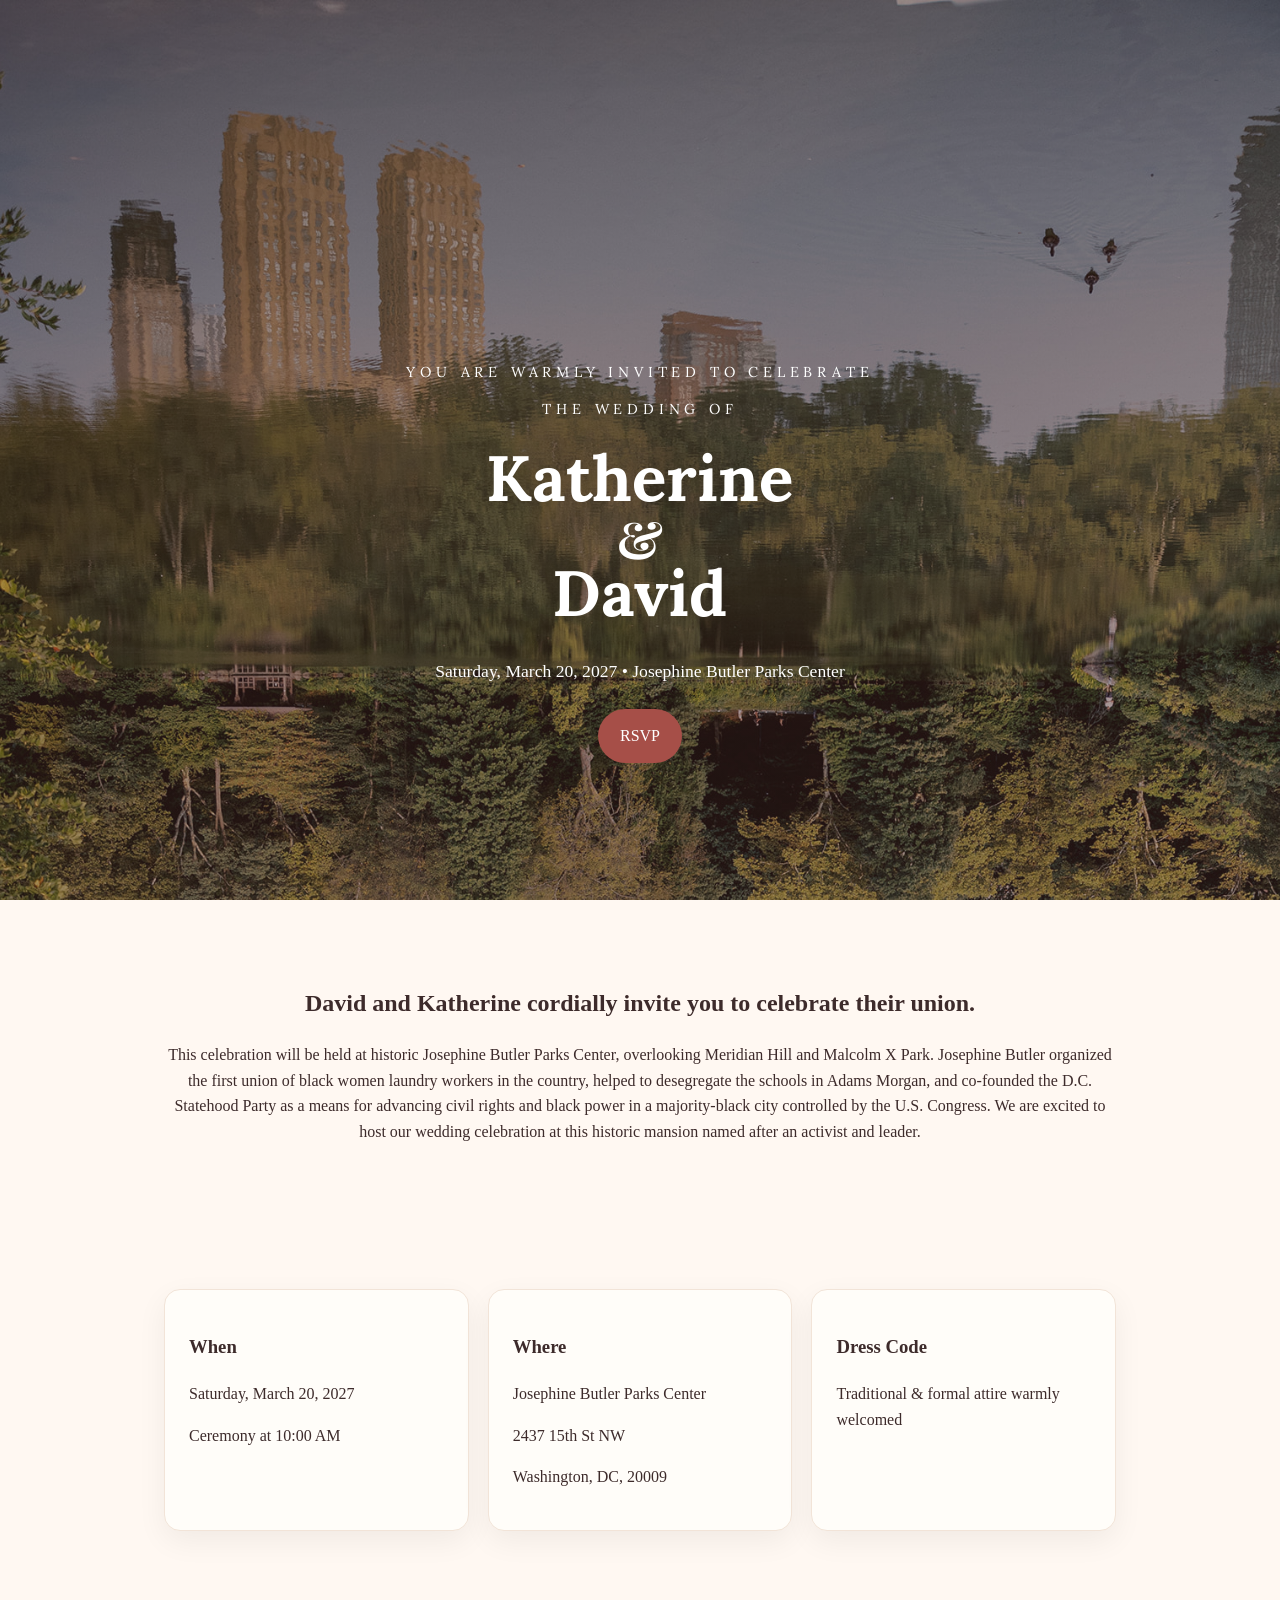
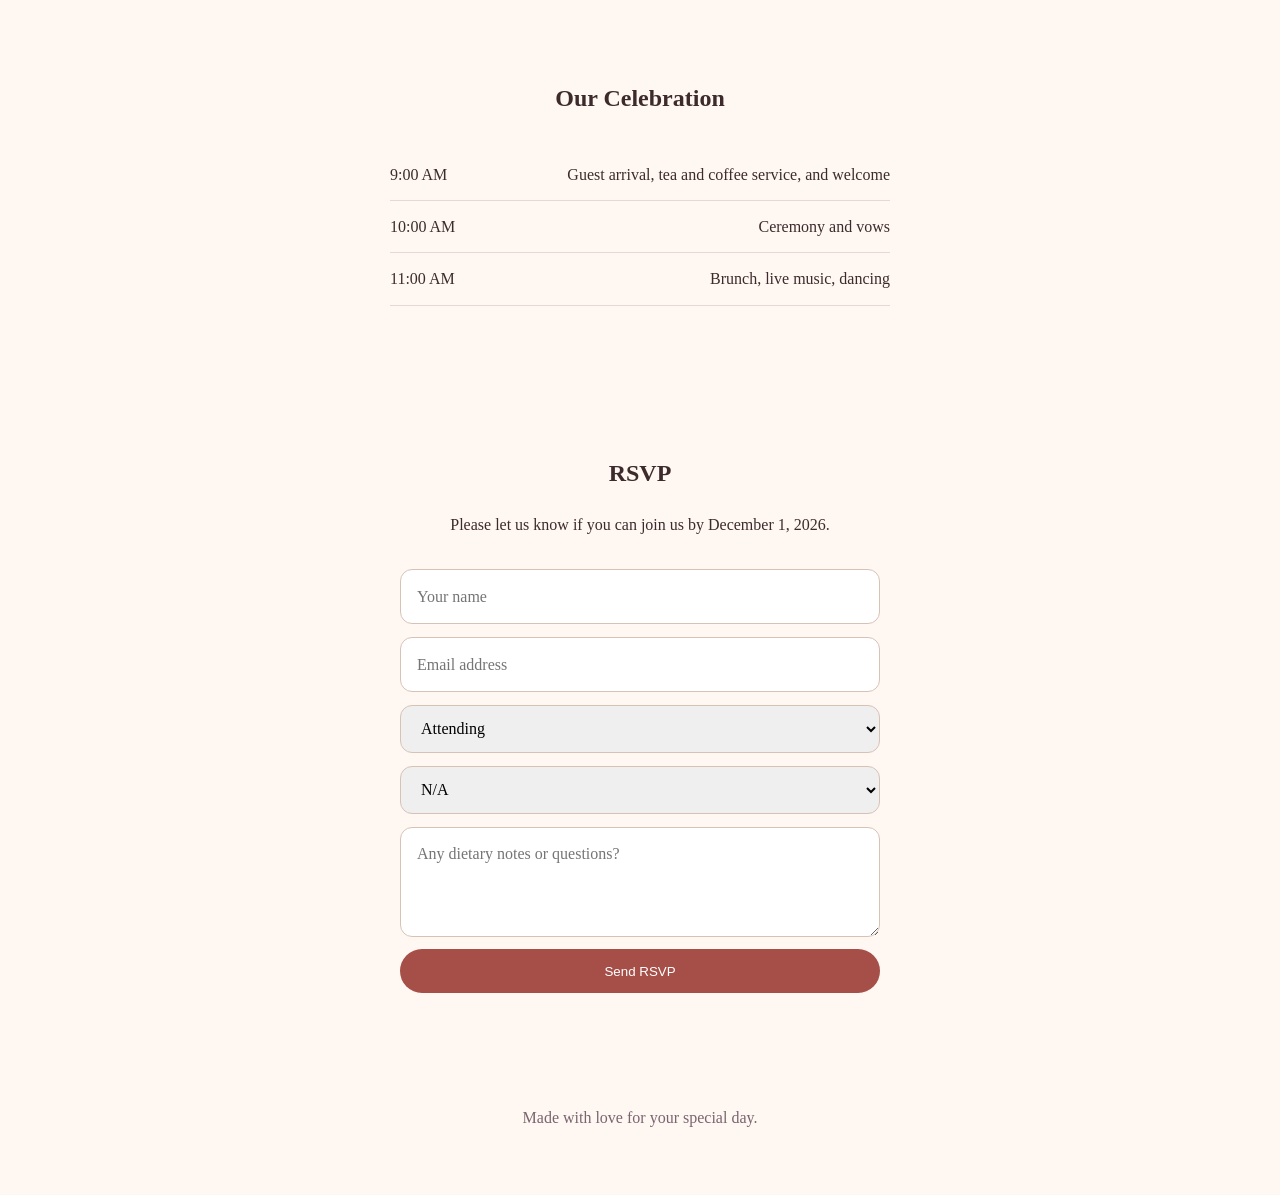
==== index.html @ fe88b393 "Publish wedding website" ====
<!DOCTYPE html>
<html lang="en">
  <head>
    <meta charset="UTF-8" />
    <meta name="viewport" content="width=device-width, initial-scale=1.0" />
    <title>Our Wedding</title>
    <meta name="description" content="A beautiful wedding website template you can personalize." />
    <link rel="preconnect" href="https://fonts.googleapis.com">
    <link rel="preconnect" href="https://fonts.gstatic.com" crossorigin>
    <link href="https://fonts.googleapis.com/css2?family=Lora:wght@400;700&family=Playfair+Display:wght@400;700&display=swap" rel="stylesheet">
    <link rel="stylesheet" href="styles.css?v=2" />
  </head>
  <body>
    <header class="hero">
      <div class="hero-overlay"></div>
      <div class="hero-content">
        <p class="eyebrow">You are warmly invited to celebrate</p>
        <p class="hero-subtitle">the wedding of</p>
        <h1>
          Katherine<br />
          <span class="small-amp">&</span><br />
          <span class="name-line">David</span>
        </h1>
        <p class="hero-date">Saturday, March 20, 2027 • Josephine Butler Parks Center</p>
        <a class="button" href="#rsvp">RSVP</a>
      </div>
    </header>

    <main>
      <section class="section intro">
        <h2>David and Katherine cordially invite you to celebrate their union.</h2>
        <p>
          This celebration will be held at historic Josephine Butler Parks Center, overlooking Meridian Hill and Malcolm X Park. Josephine Butler organized the first union of black women laundry workers in the country, helped to desegregate the schools in Adams Morgan, and co-founded the D.C. Statehood Party as a means for advancing civil rights and black power in a majority-black city controlled by the U.S. Congress. We are excited to host our wedding celebration at this historic mansion named after an activist and leader.
        </p>
      </section>

      <section class="section details">
        <div class="card">
          <h3>When</h3>
          <p>Saturday, March 20, 2027</p>
          <p>Ceremony at 10:00 AM</p>
        </div>
        <div class="card">
          <h3>Where</h3>
          <p>Josephine Butler Parks Center</p>
          <p>2437 15th St NW </p>
          </p>Washington, DC, 20009</p>
        </div>
        <div class="card">
          <h3>Dress Code</h3>
          <p>Traditional & formal attire warmly welcomed</p>
        </div>
      </section>

      <section class="section schedule">
        <h2>Our Celebration</h2>
        <ul>
          <li><span>9:00 AM</span> Guest arrival, tea and coffee service, and welcome </li>
          <li><span>10:00 AM</span> Ceremony and vows </li>
          <li><span>11:00 AM</span> Brunch, live music, dancing </li>
        </ul>
      </section>

      <section class="section rsvp" id="rsvp">
        <h2>RSVP</h2>
        <p>Please let us know if you can join us by December 1, 2026.</p>
        <form action="mailto:kandd2027@gmail.com" method="post" enctype="text/plain">
          <input type="text" name="name" placeholder="Your name" />
          <input type="email" name="email" placeholder="Email address" />
          <select name="response">
            <option>Attending</option>
            <option>Regretfully declining</option>
          </select>
          <select name="plus_one">
            <option value="n/a">N/A</option>
            <option value="no">I am attending solo</option>
            <option value="yes">I am bringing a +1</option>
          </select>
          <textarea name="notes" placeholder="Any dietary notes or questions?"></textarea>
          <button type="submit">Send RSVP</button>
        </form>
      </section>
    </main>

    <footer>
      <p>Made with love for your special day.</p>
    </footer>
  </body>
</html>
---- styles.css ----
:root {
  --bg: #fff8f2;
  --text: #3d2b2b;
  --accent: #a64f48;
  --accent-dark: #7f3b38;
  --card: #fffdf9;
  --soft: #f2e4d8;
}

* {
  box-sizing: border-box;
}

body {
  margin: 0;
  font-family: Georgia, "Times New Roman", serif;
  color: var(--text);
  background: var(--bg);
  line-height: 1.6;
}

.hero {
  min-height: 100vh;
  display: grid;
  place-items: center;
  position: relative;
  background: linear-gradient(rgba(69, 35, 35, 0.45), rgba(69, 35, 35, 0.45)),
    url("./IMG_1179.JPG") center 20%/cover;
  color: white;
  text-align: center;
}

.hero-content {
  position: relative;
  z-index: 1;
  padding: 2rem;
  max-width: 700px;
}

.eyebrow,
.hero-subtitle {
  text-transform: uppercase;
  letter-spacing: 0.3rem;
  font-size: 0.9rem;
  font-family: 'Lora', serif;
  margin-bottom: 0.08rem;
}

.hero h1 {
  font-size: clamp(2.5rem, 5vw, 4.5rem);
  line-height: 0.9;
  font-family: 'Lora', serif;
  margin: 0 0 1rem;
}

.hero-subtitle {
  margin-bottom: 1.8rem;
}

.hero h1 .small-amp {
  display: inline-block;
  font-family: 'Playfair Display', serif;
  font-size: 0.8em;
  line-height: 0.95;
}

.hero h1 .name-line {
  display: inline-block;
  margin-bottom: 1rem;
}

.hero-date {
  font-size: 1.1rem;
  margin-bottom: 1.5rem;
}

.button,
button {
  display: inline-block;
  background: var(--accent);
  color: white;
  text-decoration: none;
  padding: 0.9rem 1.4rem;
  border-radius: 999px;
  border: none;
  cursor: pointer;
  transition: background 0.2s ease;
}

.button:hover,
button:hover {
  background: var(--accent-dark);
}

.section {
  padding: 4rem 1.5rem;
  max-width: 1000px;
  margin: 0 auto;
}

.intro,
.schedule,
.rsvp {
  text-align: center;
}

.details {
  display: grid;
  grid-template-columns: repeat(3, 1fr);
  gap: 1.2rem;
}

.card {
  background: var(--card);
  border-radius: 1rem;
  padding: 1.5rem;
  box-shadow: 0 10px 30px rgba(0, 0, 0, 0.06);
  border: 1px solid var(--soft);
}

.schedule ul {
  list-style: none;
  padding: 0;
  margin: 2rem auto 0;
  max-width: 500px;
}

.schedule li {
  display: flex;
  justify-content: space-between;
  padding: 0.8rem 0;
  border-bottom: 1px solid #e7d8d3;
}

form {
  display: grid;
  gap: 0.8rem;
  max-width: 480px;
  margin: 2rem auto 0;
}

input,
select,
textarea {
  width: 100%;
  border: 1px solid #d8c2b6;
  border-radius: 0.75rem;
  padding: 0.85rem 1rem;
  font: inherit;
}

textarea {
  min-height: 110px;
  resize: vertical;
}

footer {
  text-align: center;
  padding: 2rem 1rem 3rem;
  color: #7a6470;
}

@media (max-width: 700px) {
  .details {
    grid-template-columns: 1fr;
  }

  .schedule li {
    flex-direction: column;
    align-items: flex-start;
    gap: 0.25rem;
  }
}
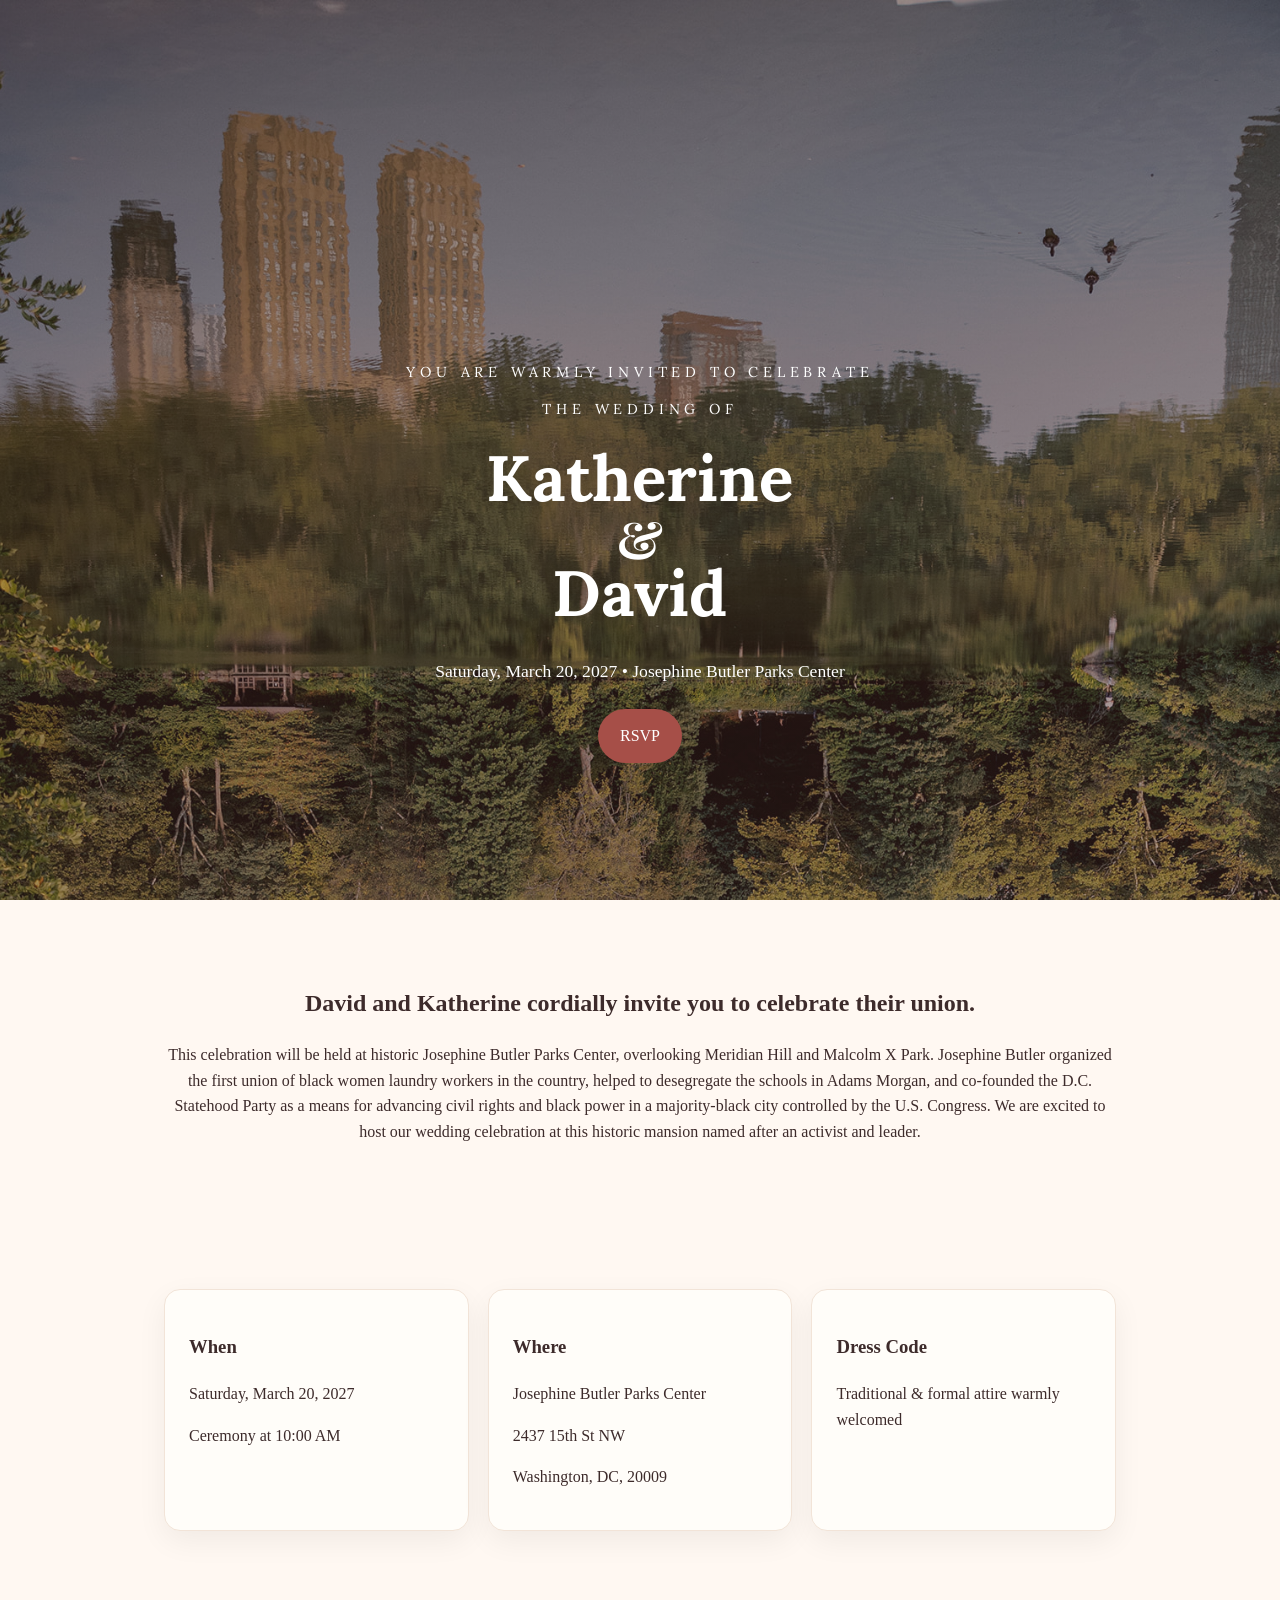
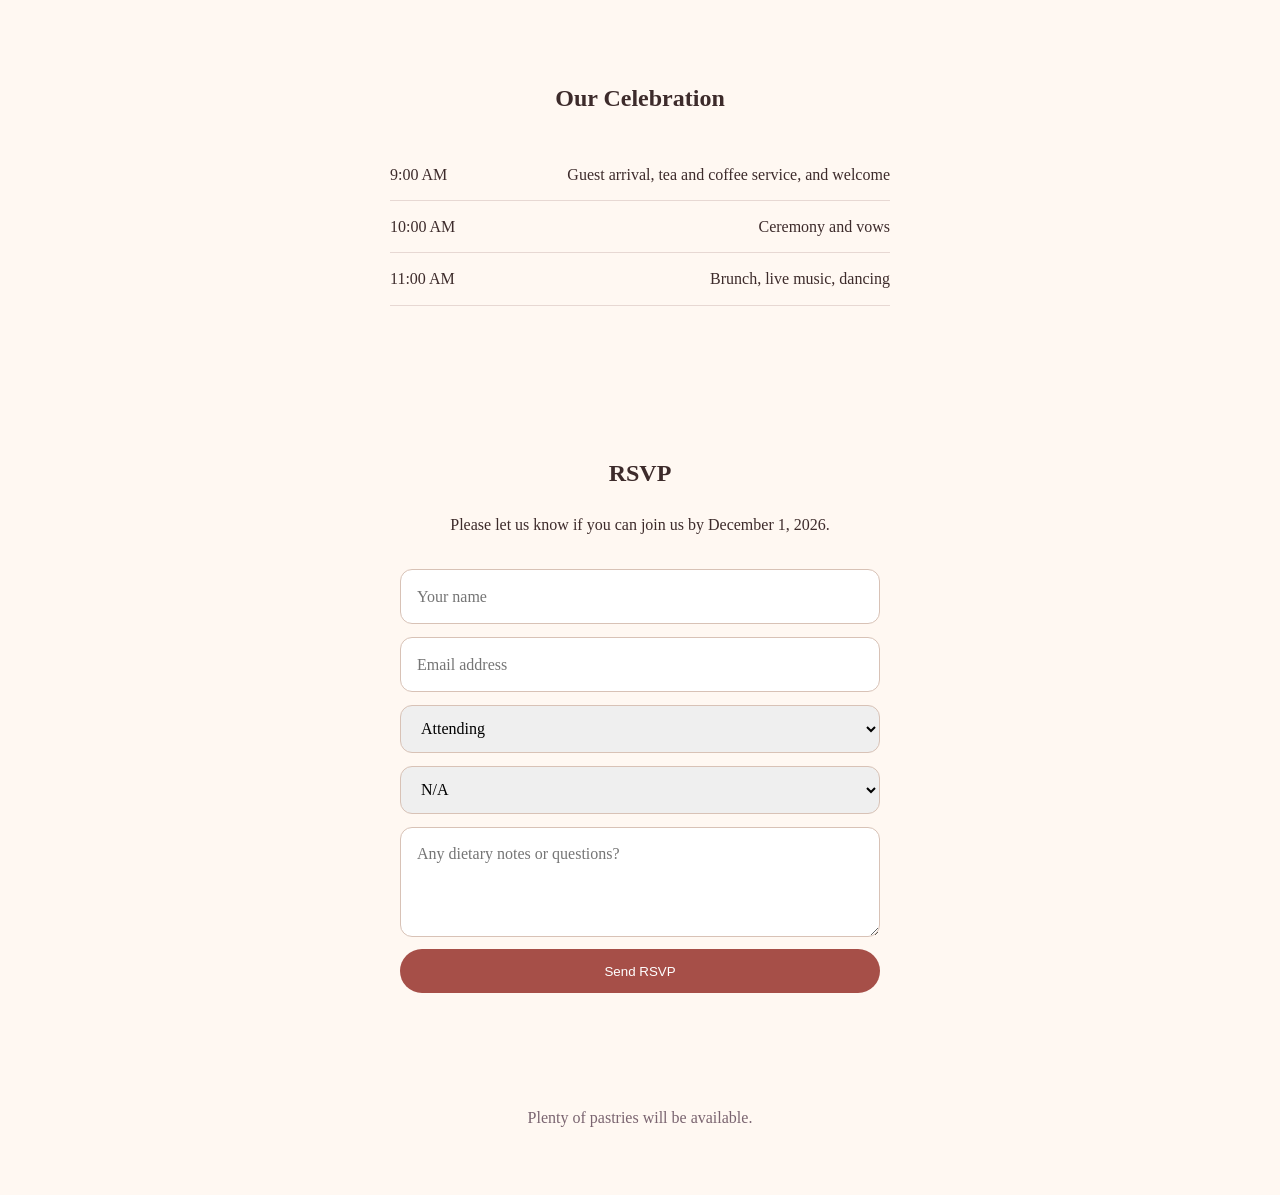
==== commit b6dc7cf2: "Update footer copy" ====
--- a/index.html
+++ b/index.html
@@ -83,7 +83,7 @@
     </main>
 
     <footer>
-      <p>Made with love for your special day.</p>
+      <p>Plenty of pastries will be available.</p>
     </footer>
   </body>
 </html>
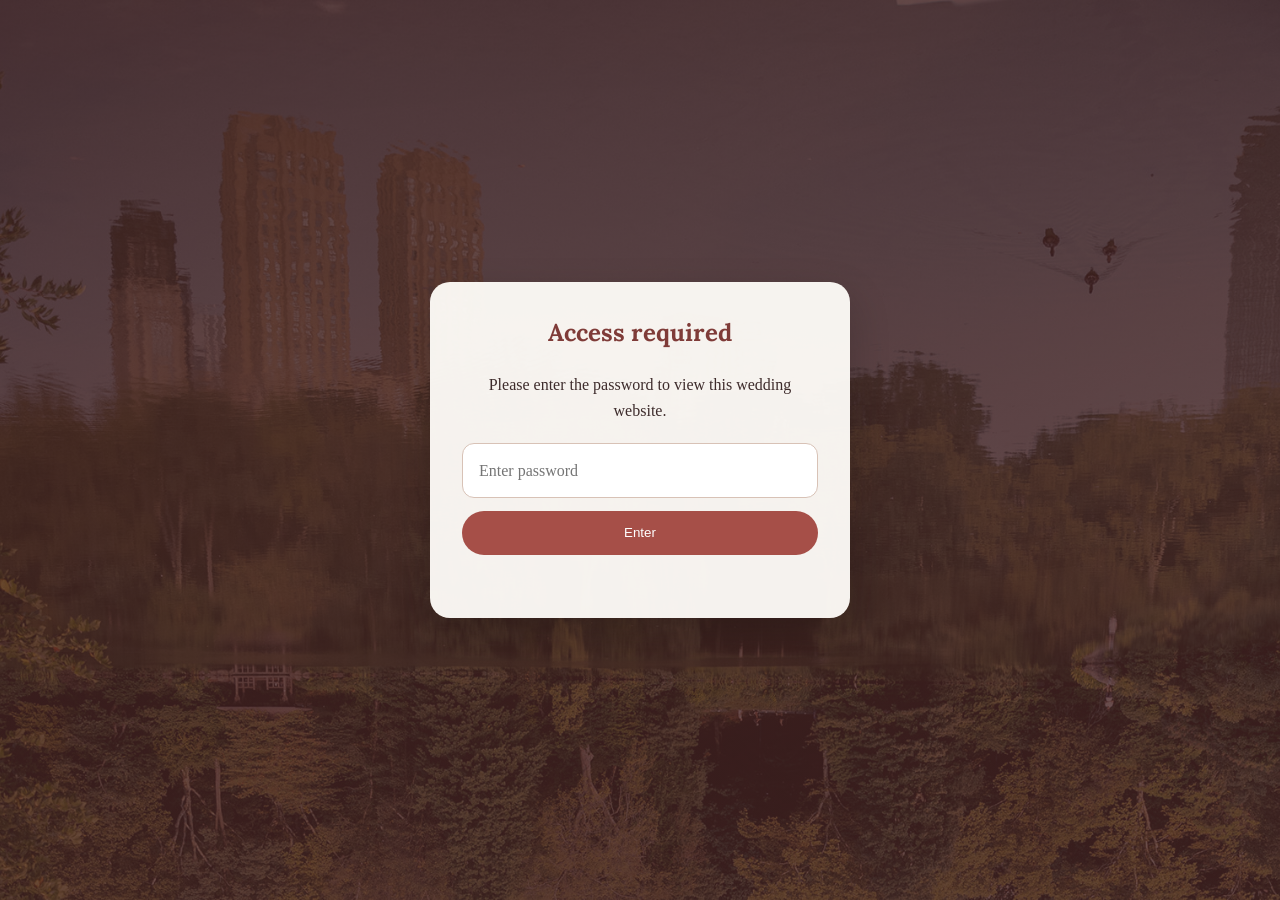
==== commit 2e758080: "Add password protection to wedding site" ====
--- a/index.html
+++ b/index.html
@@ -8,82 +8,125 @@
     <link rel="preconnect" href="https://fonts.googleapis.com">
     <link rel="preconnect" href="https://fonts.gstatic.com" crossorigin>
     <link href="https://fonts.googleapis.com/css2?family=Lora:wght@400;700&family=Playfair+Display:wght@400;700&display=swap" rel="stylesheet">
-    <link rel="stylesheet" href="styles.css?v=2" />
+    <link rel="stylesheet" href="styles.css?v=3" />
   </head>
   <body>
-    <header class="hero">
-      <div class="hero-overlay"></div>
-      <div class="hero-content">
-        <p class="eyebrow">You are warmly invited to celebrate</p>
-        <p class="hero-subtitle">the wedding of</p>
-        <h1>
-          Katherine<br />
-          <span class="small-amp">&</span><br />
-          <span class="name-line">David</span>
-        </h1>
-        <p class="hero-date">Saturday, March 20, 2027 • Josephine Butler Parks Center</p>
-        <a class="button" href="#rsvp">RSVP</a>
+    <div id="passwordGate" class="password-gate">
+      <div class="password-card">
+        <h2>Access required</h2>
+        <p>Please enter the password to view this wedding website.</p>
+        <form id="passwordForm" class="password-form">
+          <input type="password" id="passwordInput" placeholder="Enter password" autocomplete="current-password" required />
+          <button type="submit">Enter</button>
+        </form>
+        <p id="passwordError" class="password-error" aria-live="polite"></p>
       </div>
-    </header>
+    </div>
 
-    <main>
-      <section class="section intro">
-        <h2>David and Katherine cordially invite you to celebrate their union.</h2>
-        <p>
-          This celebration will be held at historic Josephine Butler Parks Center, overlooking Meridian Hill and Malcolm X Park. Josephine Butler organized the first union of black women laundry workers in the country, helped to desegregate the schools in Adams Morgan, and co-founded the D.C. Statehood Party as a means for advancing civil rights and black power in a majority-black city controlled by the U.S. Congress. We are excited to host our wedding celebration at this historic mansion named after an activist and leader.
-        </p>
-      </section>
+    <div id="siteContent" class="site-content hidden" aria-hidden="true">
+      <header class="hero">
+        <div class="hero-overlay"></div>
+        <div class="hero-content">
+          <p class="eyebrow">You are warmly invited to celebrate</p>
+          <p class="hero-subtitle">the wedding of</p>
+          <h1>
+            Katherine<br />
+            <span class="small-amp">&</span><br />
+            <span class="name-line">David</span>
+          </h1>
+          <p class="hero-date">Saturday, March 20, 2027 • Josephine Butler Parks Center</p>
+          <a class="button" href="#rsvp">RSVP</a>
+        </div>
+      </header>
 
-      <section class="section details">
-        <div class="card">
-          <h3>When</h3>
-          <p>Saturday, March 20, 2027</p>
-          <p>Ceremony at 10:00 AM</p>
-        </div>
-        <div class="card">
-          <h3>Where</h3>
-          <p>Josephine Butler Parks Center</p>
-          <p>2437 15th St NW </p>
-          </p>Washington, DC, 20009</p>
-        </div>
-        <div class="card">
-          <h3>Dress Code</h3>
-          <p>Traditional & formal attire warmly welcomed</p>
-        </div>
-      </section>
+      <main>
+        <section class="section intro">
+          <h2>David and Katherine cordially invite you to celebrate their union.</h2>
+          <p>
+            This celebration will be held at historic Josephine Butler Parks Center, overlooking Meridian Hill and Malcolm X Park. Josephine Butler organized the first union of black women laundry workers in the country, helped to desegregate the schools in Adams Morgan, and co-founded the D.C. Statehood Party as a means for advancing civil rights and black power in a majority-black city controlled by the U.S. Congress. We are excited to host our wedding celebration at this historic mansion named after an activist and leader.
+          </p>
+        </section>
 
-      <section class="section schedule">
-        <h2>Our Celebration</h2>
-        <ul>
-          <li><span>9:00 AM</span> Guest arrival, tea and coffee service, and welcome </li>
-          <li><span>10:00 AM</span> Ceremony and vows </li>
-          <li><span>11:00 AM</span> Brunch, live music, dancing </li>
-        </ul>
-      </section>
+        <section class="section details">
+          <div class="card">
+            <h3>When</h3>
+            <p>Saturday, March 20, 2027</p>
+            <p>Ceremony at 10:00 AM</p>
+          </div>
+          <div class="card">
+            <h3>Where</h3>
+            <p>Josephine Butler Parks Center</p>
+            <p>2437 15th St NW </p>
+            <p>Washington, DC, 20009</p>
+          </div>
+          <div class="card">
+            <h3>Dress Code</h3>
+            <p>Traditional & formal attire warmly welcomed</p>
+          </div>
+        </section>
 
-      <section class="section rsvp" id="rsvp">
-        <h2>RSVP</h2>
-        <p>Please let us know if you can join us by December 1, 2026.</p>
-        <form action="mailto:kandd2027@gmail.com" method="post" enctype="text/plain">
-          <input type="text" name="name" placeholder="Your name" />
-          <input type="email" name="email" placeholder="Email address" />
-          <select name="response">
-            <option>Attending</option>
-            <option>Regretfully declining</option>
-          </select>
-          <select name="plus_one">
-            <option value="n/a">N/A</option>
-            <option value="no">I am attending solo</option>
-            <option value="yes">I am bringing a +1</option>
-          </select>
-          <textarea name="notes" placeholder="Any dietary notes or questions?"></textarea>
-          <button type="submit">Send RSVP</button>
-        </form>
-      </section>
-    </main>
+        <section class="section schedule">
+          <h2>Our Celebration</h2>
+          <ul>
+            <li><span>9:00 AM</span> Guest arrival, tea and coffee service, and welcome </li>
+            <li><span>10:00 AM</span> Ceremony and vows </li>
+            <li><span>11:00 AM</span> Brunch, live music, dancing </li>
+          </ul>
+        </section>
 
-    <footer>
-      <p>Plenty of pastries will be available.</p>
-    </footer>
+        <section class="section rsvp" id="rsvp">
+          <h2>RSVP</h2>
+          <p>Please let us know if you can join us by December 1, 2026.</p>
+          <form action="mailto:kandd2027@gmail.com" method="post" enctype="text/plain">
+            <input type="text" name="name" placeholder="Your name" />
+            <input type="email" name="email" placeholder="Email address" />
+            <select name="response">
+              <option>Attending</option>
+              <option>Regretfully declining</option>
+            </select>
+            <select name="plus_one">
+              <option value="n/a">N/A</option>
+              <option value="no">I am attending solo</option>
+              <option value="yes">I am bringing a +1</option>
+            </select>
+            <textarea name="notes" placeholder="Any dietary notes or questions?"></textarea>
+            <button type="submit">Send RSVP</button>
+          </form>
+        </section>
+      </main>
+
+      <footer>
+        <p>Plenty of pastries will be available.</p>
+      </footer>
+    </div>
+
+    <script>
+      (function () {
+        const correctPassword = 'copper';
+        const gate = document.getElementById('passwordGate');
+        const content = document.getElementById('siteContent');
+        const form = document.getElementById('passwordForm');
+        const input = document.getElementById('passwordInput');
+        const error = document.getElementById('passwordError');
+
+        const unlockSite = () => {
+          gate.classList.add('hidden');
+          content.classList.remove('hidden');
+          content.setAttribute('aria-hidden', 'false');
+        };
+
+        form.addEventListener('submit', (event) => {
+          event.preventDefault();
+          if (input.value.trim().toLowerCase() === correctPassword) {
+            unlockSite();
+            return;
+          }
+
+          error.textContent = 'That password is incorrect. Please try again.';
+          input.value = '';
+          input.focus();
+        });
+      })();
+    </script>
   </body>
 </html>
--- a/styles.css
+++ b/styles.css
@@ -17,6 +17,52 @@
   color: var(--text);
   background: var(--bg);
   line-height: 1.6;
+}
+
+.hidden {
+  display: none;
+}
+
+.password-gate {
+  min-height: 100vh;
+  display: grid;
+  place-items: center;
+  padding: 1.5rem;
+  background: linear-gradient(rgba(69, 35, 35, 0.8), rgba(69, 35, 35, 0.8)),
+    url("./IMG_1179.JPG") center/cover;
+}
+
+.password-card {
+  background: rgba(255, 253, 249, 0.95);
+  padding: 2rem;
+  border-radius: 1.25rem;
+  box-shadow: 0 15px 40px rgba(0, 0, 0, 0.2);
+  max-width: 420px;
+  width: 100%;
+  text-align: center;
+}
+
+.password-card h2 {
+  margin-top: 0;
+  font-family: 'Lora', serif;
+  color: var(--accent-dark);
+}
+
+.password-form {
+  display: grid;
+  gap: 0.8rem;
+  margin-top: 1.25rem;
+}
+
+.password-form input {
+  margin: 0;
+}
+
+.password-error {
+  min-height: 1.2rem;
+  margin: 0.75rem 0 0;
+  color: var(--accent);
+  font-weight: 700;
 }
 
 .hero {
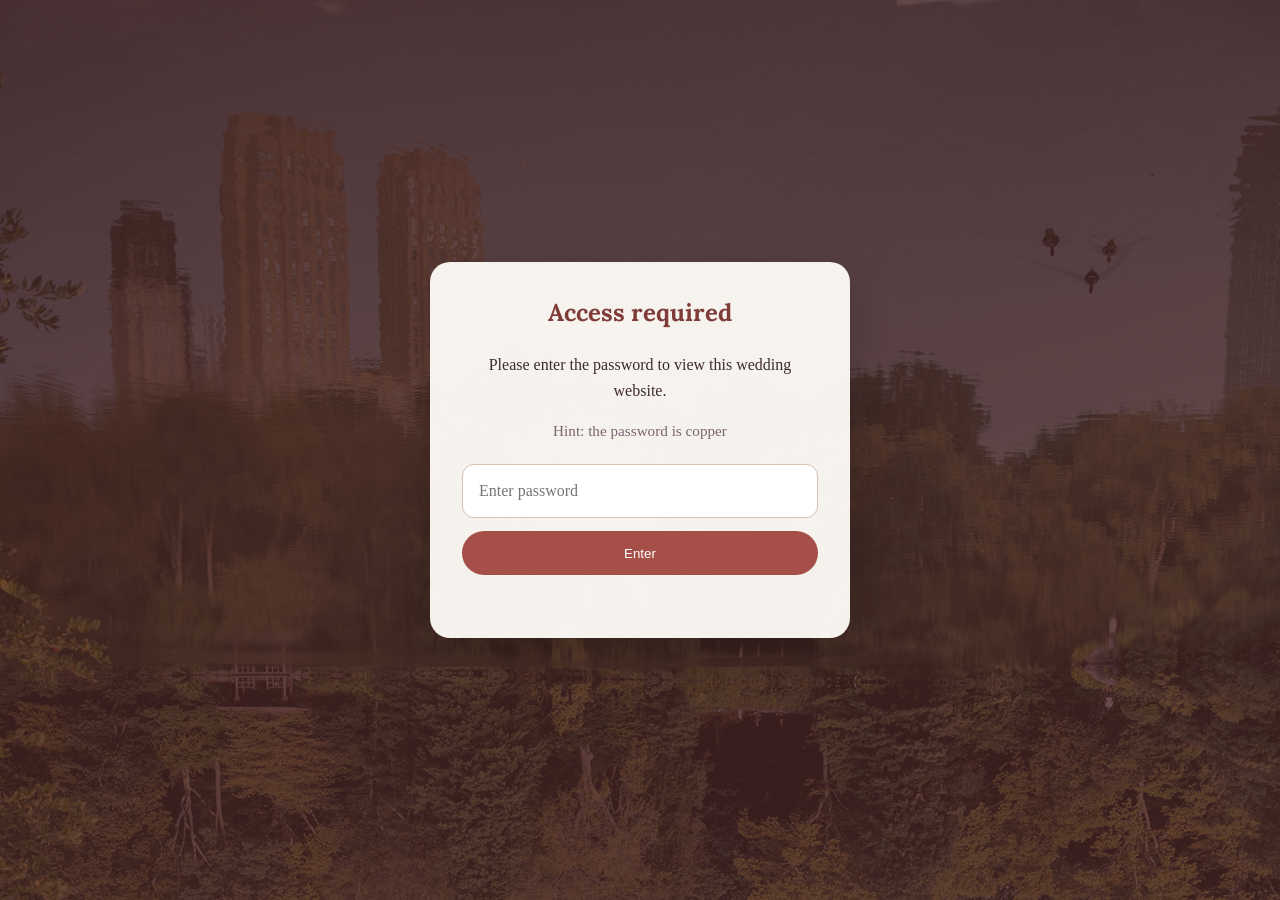
==== commit be1b3b75: "Fix password gate validation" ====
--- a/index.html
+++ b/index.html
@@ -3,6 +3,9 @@
   <head>
     <meta charset="UTF-8" />
     <meta name="viewport" content="width=device-width, initial-scale=1.0" />
+    <meta http-equiv="Cache-Control" content="no-store, no-cache, must-revalidate, max-age=0" />
+    <meta http-equiv="Pragma" content="no-cache" />
+    <meta http-equiv="Expires" content="0" />
     <title>Our Wedding</title>
     <meta name="description" content="A beautiful wedding website template you can personalize." />
     <link rel="preconnect" href="https://fonts.googleapis.com">
@@ -15,6 +18,7 @@
       <div class="password-card">
         <h2>Access required</h2>
         <p>Please enter the password to view this wedding website.</p>
+        <p class="password-hint">Hint: the password is copper</p>
         <form id="passwordForm" class="password-form">
           <input type="password" id="passwordInput" placeholder="Enter password" autocomplete="current-password" required />
           <button type="submit">Enter</button>
@@ -115,9 +119,11 @@
           content.setAttribute('aria-hidden', 'false');
         };
 
+        const isValidPassword = (value) => value.trim().toLowerCase() === correctPassword;
+
         form.addEventListener('submit', (event) => {
           event.preventDefault();
-          if (input.value.trim().toLowerCase() === correctPassword) {
+          if (isValidPassword(input.value)) {
             unlockSite();
             return;
           }
--- a/styles.css
+++ b/styles.css
@@ -56,6 +56,12 @@
 
 .password-form input {
   margin: 0;
+}
+
+.password-hint {
+  margin: 0.6rem 0 0;
+  font-size: 0.95rem;
+  color: #7a6470;
 }
 
 .password-error {
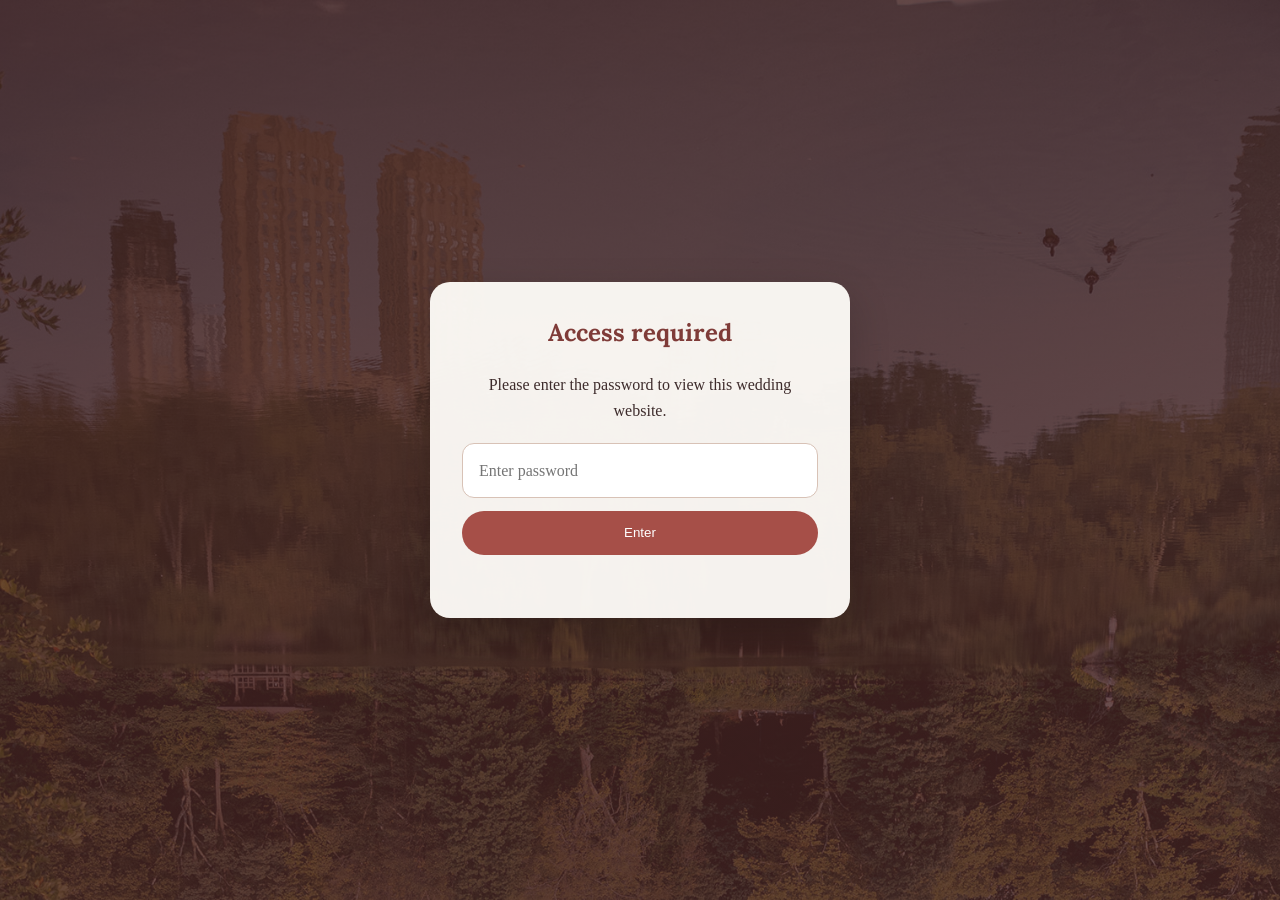
==== commit 5061a047: "Remove password hint and harden submit handling" ====
--- a/index.html
+++ b/index.html
@@ -18,7 +18,6 @@
       <div class="password-card">
         <h2>Access required</h2>
         <p>Please enter the password to view this wedding website.</p>
-        <p class="password-hint">Hint: the password is copper</p>
         <form id="passwordForm" class="password-form">
           <input type="password" id="passwordInput" placeholder="Enter password" autocomplete="current-password" required />
           <button type="submit">Enter</button>
@@ -121,16 +120,28 @@
 
         const isValidPassword = (value) => value.trim().toLowerCase() === correctPassword;
 
-        form.addEventListener('submit', (event) => {
-          event.preventDefault();
+        const handlePasswordAttempt = () => {
           if (isValidPassword(input.value)) {
             unlockSite();
-            return;
+            return true;
           }
 
           error.textContent = 'That password is incorrect. Please try again.';
           input.value = '';
           input.focus();
+          return false;
+        };
+
+        form.addEventListener('submit', (event) => {
+          event.preventDefault();
+          handlePasswordAttempt();
+        });
+
+        form.addEventListener('click', (event) => {
+          if (event.target.tagName === 'BUTTON') {
+            event.preventDefault();
+            handlePasswordAttempt();
+          }
         });
       })();
     </script>
--- a/styles.css
+++ b/styles.css
@@ -56,12 +56,6 @@
 
 .password-form input {
   margin: 0;
-}
-
-.password-hint {
-  margin: 0.6rem 0 0;
-  font-size: 0.95rem;
-  color: #7a6470;
 }
 
 .password-error {
